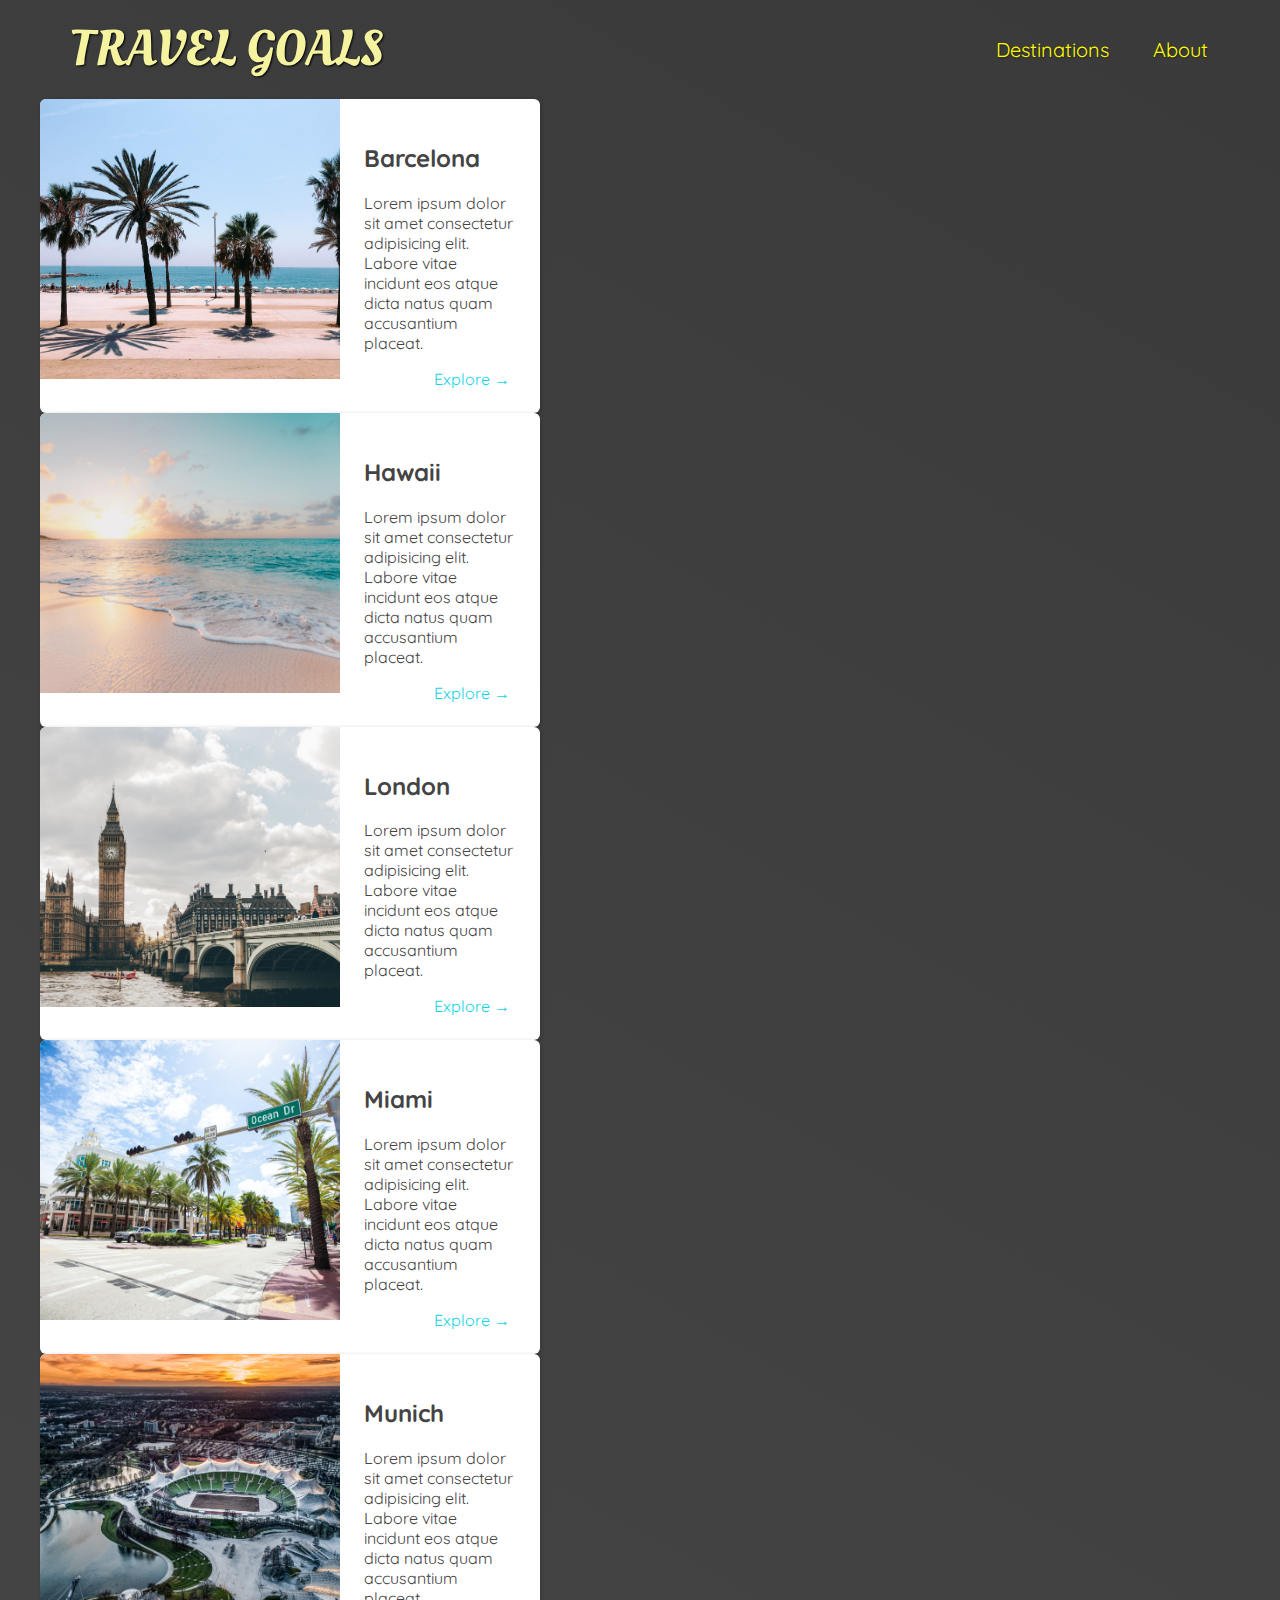
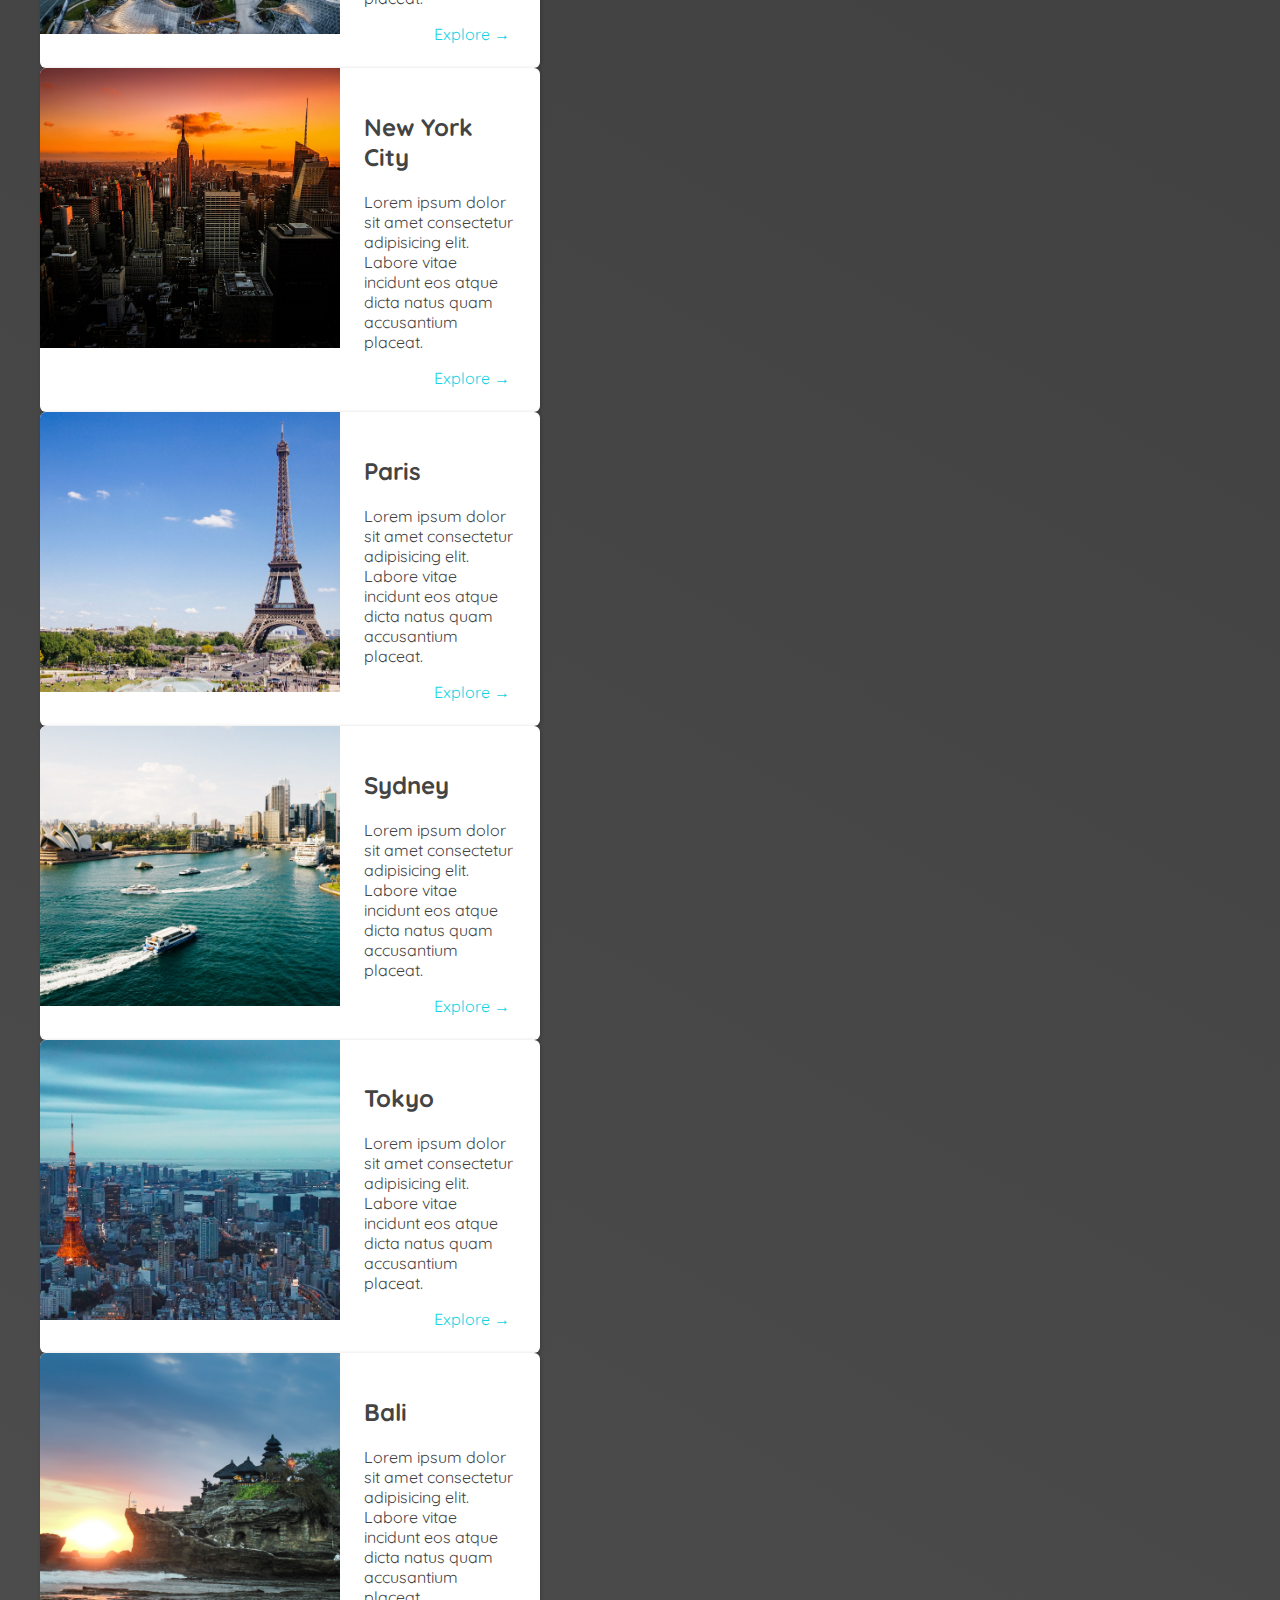
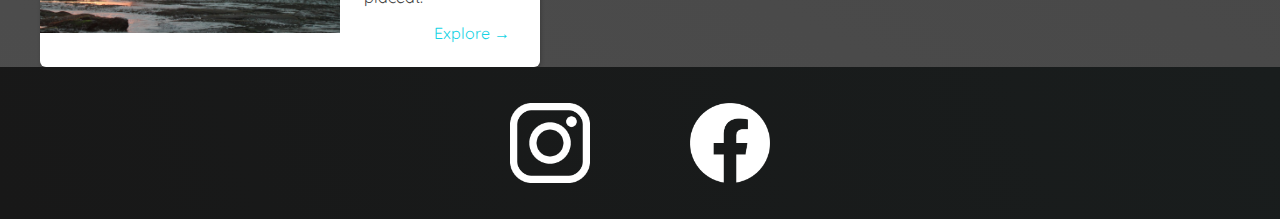
==== places.html @ 8424bb57 "working on places.html" ====
<!DOCTYPE html>
<html lang="en">
  <head>
    <meta charset="UTF-8" />
    <meta http-equiv="X-UA-Compatible" content="IE=edge" />
    <meta name="viewport" content="width=device-width, initial-scale=1.0" />
    <link
      href="https://fonts.googleapis.com/css2?family=Raleway:wght@700&family=Oleo+Script:wght@700&family=Quicksand:wght@300;500;700&display=swap"
      rel="stylesheet"
    />
    <link rel="stylesheet" href="shared.css" />
    <link rel="stylesheet" href="places.css" />
    <title>Travel Destinations</title>
  </head>
  <body>
    <header>
      <div id="page-logo">
        <a href="/index.html">Travel Goals</a>
      </div>
      <nav>
        <ul>
          <li><a href="/places.html">Destinations</a></li>
          <li><a href="#">About</a></li>
        </ul>
      </nav>
    </header>

    <main>
        <ul>
            <li>
              <img src="/assets/images/places/barcelona.jpg" alt="City of Barcelona" />
              <div class="item-content">
                <div>
                  <h2>Barcelona</h2>
                  <p>
                    Lorem ipsum dolor sit amet consectetur adipisicing elit. Labore
                    vitae incidunt eos atque dicta natus quam accusantium placeat.
                  </p>
                </div>
                <div class="actions">
                  <a href="https://en.wikipedia.org/wiki/Barcelona">Explore &#x2192</a>
                </div>
              </div>
            </li>
            <li>
              <img src="/assets/images/places/hawaii.jpg" alt="Hawaii beach" />
              <div class="item-content">
                <div>
                  <h2>Hawaii</h2>
                  <p>
                    Lorem ipsum dolor sit amet consectetur adipisicing elit. Labore
                    vitae incidunt eos atque dicta natus quam accusantium placeat.
                  </p>
                </div>
                <div class="actions">
                  <a href="hhttps://en.wikipedia.org/wiki/Hawaii">Explore &#x2192</a>
                </div>
              </div>
            </li>
            <li>
              <img src="/assets/images/places/london.jpg" alt="London city" />
              <div class="item-content">
                <div>
                  <h2>London</h2>
                  <p>
                    Lorem ipsum dolor sit amet consectetur adipisicing elit. Labore
                    vitae incidunt eos atque dicta natus quam accusantium placeat.
                  </p>
                </div>
                <div class="actions">
                  <a href="https://en.wikipedia.org/wiki/London">Explore &#x2192</a>
                </div>
              </div>
            </li>
            <li>
              <img src="/assets/images/places/miami.jpg" alt="Miami streets" />
              <div class="item-content">
                <div>
                  <h2>Miami</h2>
                  <p>
                    Lorem ipsum dolor sit amet consectetur adipisicing elit. Labore
                    vitae incidunt eos atque dicta natus quam accusantium placeat.
                  </p>
                </div>
                <div class="actions">
                  <a href="https://en.wikipedia.org/wiki/Miami">Explore &#x2192</a>
                </div>
              </div>
            </li>
            <li>
              <img src="/assets/images/places/munich.jpg" alt="Munich football stadium" />
              <div class="item-content">
                <div>
                  <h2>Munich</h2>
                  <p>
                    Lorem ipsum dolor sit amet consectetur adipisicing elit. Labore
                    vitae incidunt eos atque dicta natus quam accusantium placeat.
                  </p>
                </div>
                <div class="actions">
                  <a href="https://en.wikipedia.org/wiki/Munich">Explore &#x2192</a>
                </div>
              </div>
            </li>
            <li>
              <img src="/assets/images/places/new-york-city.jpg" alt="New York City skyline" />
              <div class="item-content">
                <div>
                  <h2>New York City</h2>
                  <p>
                    Lorem ipsum dolor sit amet consectetur adipisicing elit. Labore
                    vitae incidunt eos atque dicta natus quam accusantium placeat.
                  </p>
                </div>
                <div class="actions">
                  <a href="https://en.wikipedia.org/wiki/New_York_City"
                    >Explore &#x2192</a
                  >
                </div>
              </div>
            </li>
            <li>
              <img src="/assets/images/places/paris.jpg" alt="Paris city" />
              <div class="item-content">
                <div>
                  <h2>Paris</h2>
                  <p>
                    Lorem ipsum dolor sit amet consectetur adipisicing elit. Labore
                    vitae incidunt eos atque dicta natus quam accusantium placeat.
                  </p>
                </div>
                <div class="actions">
                  <a href="https://en.wikipedia.org/wiki/Paris">Explore &#x2192</a>
                </div>
              </div>
            </li>
            <li>
              <img src="/assets/images/places/sydney.jpg" alt="Sydney beach" />
              <div class="item-content">
                <div>
                  <h2>Sydney</h2>
                  <p>
                    Lorem ipsum dolor sit amet consectetur adipisicing elit. Labore
                    vitae incidunt eos atque dicta natus quam accusantium placeat.
                  </p>
                </div>
                <div class="actions">
                  <a href="https://en.wikipedia.org/wiki/Sydney">Explore &#x2192</a>
                </div>
              </div>
            </li>
            <li>
              <img src="/assets/images/places/tokyo.jpg" alt="Tokyo skyline" />
              <div class="item-content">
                <div>
                  <h2>Tokyo</h2>
                  <p>
                    Lorem ipsum dolor sit amet consectetur adipisicing elit. Labore
                    vitae incidunt eos atque dicta natus quam accusantium placeat.
                  </p>
                </div>
                <div class="actions">
                  <a href="https://en.wikipedia.org/wiki/Tokyo">Explore &#x2192</a>
                </div>
              </div>
            </li>
            <li>
              <img src="/assets/images/places/bali.jpg" alt="Bali beach" />
              <div class="item-content">
                <div>
                  <h2>Bali</h2>
                  <p>
                    Lorem ipsum dolor sit amet consectetur adipisicing elit. Labore
                    vitae incidunt eos atque dicta natus quam accusantium placeat.
                  </p>
                </div>
                <div class="actions">
                  <a href="https://en.wikipedia.org/wiki/Bali">Explore &#x2192</a>
                </div>
              </div>
            </li>
          </ul>
    </main>

    <footer>
      <ul>
        <li>
          <a href="https://www.instagram.com"
            ><img src="/assets/images/icons/insta.png" alt="Instagram logo"
          /></a>
        </li>
        <li>
          <a href="https://www.facebook.com"
            ><img src="/assets/images/icons/facebook.png" alt="Facebook logo"
          /></a>
        </li>
      </ul>
    </footer>
  </body>
</html>
---- shared.css ----
body {
    font-family: "Quicksand", sans-serif;
    margin: 0;
}

ul {
    list-style: none;
    margin: 0;
    padding: 0;
}

header {
    display: flex;
    justify-content: space-between;
    align-items: center;
    padding: 15px 60px;
    position: absolute;
    width: 100%;
    top: 0;
    left: 0;
    box-sizing: border-box;
}

#page-logo a {
    padding: 10px;
    font-family: "Oleo Script", sans-serif;
    color: rgb(245, 243, 160);
    font-size: 50px;
    text-decoration: none;
    text-transform: uppercase;
    text-shadow: 1px 1px 2px rgb(0, 0, 0);
}

header ul {
    display: flex;   
}

header li {
    margin-left: 20px;
}

header a {
    color: rgb(255, 251, 0);
    text-decoration: none;
    font-size: 20px;
    padding: 12px;
    text-shadow: 1px 1px 2px rgba(0, 0, 0, 0.4);
    border-radius: 6px;
}

header a:hover {
    color: rgb(77, 77, 77);
    background-color: rgb(255, 251, 0);
}

footer {
    background: linear-gradient(70deg, rgb(24, 24, 24), rgb(25, 29, 29));
    padding: 36px;
}

footer ul {
    display: flex;
    justify-content: center;
}

footer li {
    width: 80px;
    height: 80px;
    margin: 0 50px;
}

footer img {
    width: 100%;
    height: 100%;
}
---- places.css ----
body {
    background: linear-gradient(30deg, rgb(77, 77, 77), rgb(58, 58, 58));
    color: rgb(68, 68, 68);
}

header {
    position: static;
}

main ul {
    width: 1200px;
    margin: 0 auto;
}

main li {
    display: flex;
    background-color: #fff;
    box-shadow: 1px 1px 4px rgba(0, 0, 0, 0.2);
    border-radius: 6px;
    overflow: hidden; /*border radius img*/
    width: 500px;
}

main li img {
    width: 300px;
    height: 280px;
    object-fit: cover;
}

.item-content {
    padding: 24px;
    display: flex;
    flex-direction: column;
    justify-content: space-between;
}

.actions {
    text-align: right;
}

.actions a {
    text-decoration: none;
    padding: 6px;
    color: rgb(22, 211, 228);
    border-radius: 5px;
}

.actions a:hover {
    background-color: rgb(225, 253, 255);
}
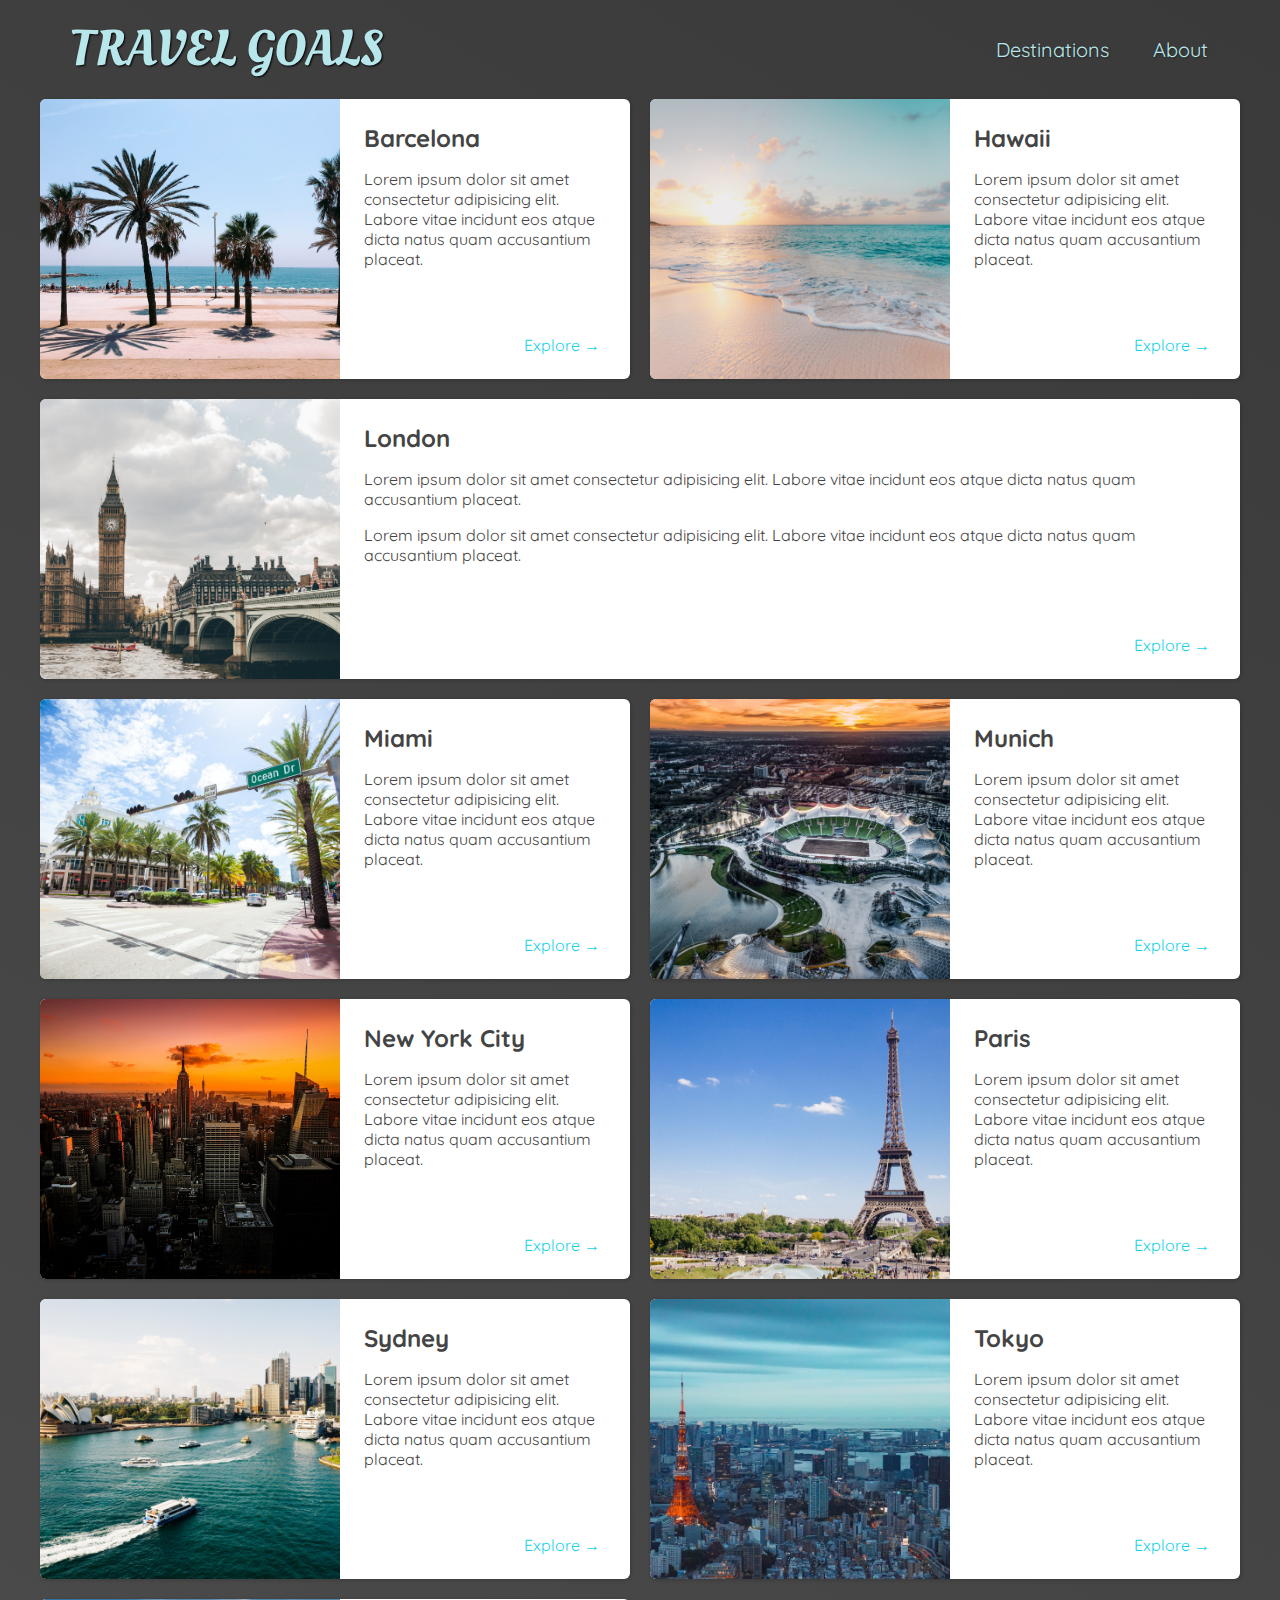
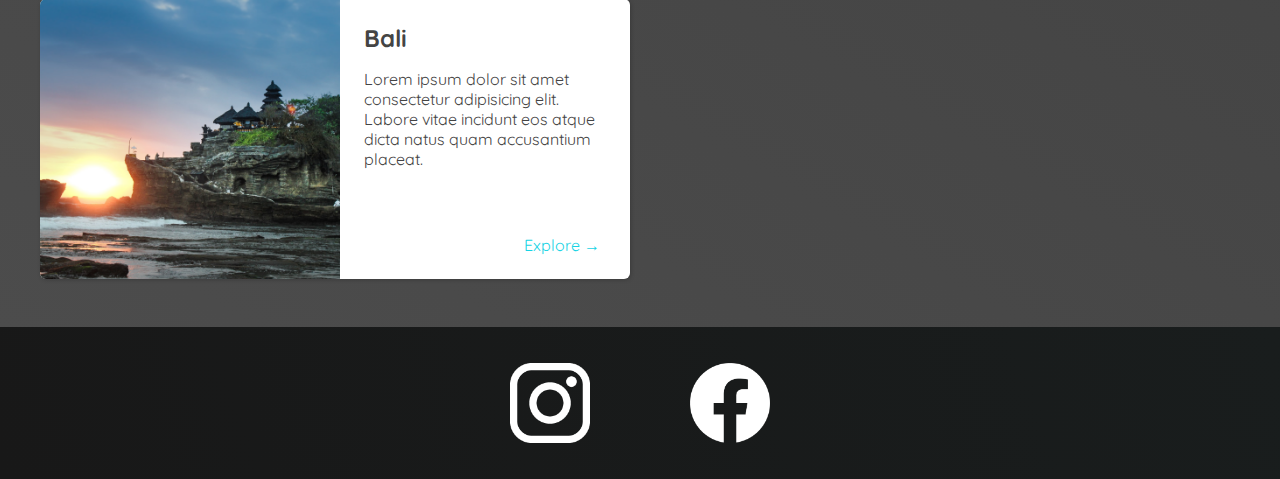
==== commit 1cbd8ffe: "finishing touches" ====
--- a/places.html
+++ b/places.html
@@ -66,6 +66,10 @@
                     Lorem ipsum dolor sit amet consectetur adipisicing elit. Labore
                     vitae incidunt eos atque dicta natus quam accusantium placeat.
                   </p>
+                  <p>
+                    Lorem ipsum dolor sit amet consectetur adipisicing elit. Labore
+                    vitae incidunt eos atque dicta natus quam accusantium placeat.
+                  </p>
                 </div>
                 <div class="actions">
                   <a href="https://en.wikipedia.org/wiki/London">Explore &#x2192</a>
--- a/shared.css
+++ b/shared.css
@@ -48,7 +48,7 @@
     border-radius: 6px;
 }
 
-header a:hover {
+header nav a:hover {
     color: rgb(77, 77, 77);
     background-color: rgb(255, 251, 0);
 }
--- a/places.css
+++ b/places.css
@@ -1,15 +1,35 @@
 body {
     background: linear-gradient(30deg, rgb(77, 77, 77), rgb(58, 58, 58));
     color: rgb(68, 68, 68);
+}
+
+#page-logo a {
+    color: rgb(183, 230, 235);
 }
 
 header {
     position: static;
 }
 
+header a {
+    color: rgb(183, 230, 235);
+}
+
+header nav a:hover {
+    background-color: rgb(183, 230, 235);
+    color: rgb(59, 59, 59);
+}
+
 main ul {
     width: 1200px;
-    margin: 0 auto;
+    margin: 0 auto 48px auto;
+    display: grid;
+    grid-template-columns: 1fr 1fr;
+    gap: 20px 20px;
+}
+
+main li:nth-of-type(3) {
+    grid-column: 1 / span 2;
 }
 
 main li {
@@ -18,7 +38,6 @@
     box-shadow: 1px 1px 4px rgba(0, 0, 0, 0.2);
     border-radius: 6px;
     overflow: hidden; /*border radius img*/
-    width: 500px;
 }
 
 main li img {
@@ -32,6 +51,10 @@
     display: flex;
     flex-direction: column;
     justify-content: space-between;
+}
+
+.item-content h2 {
+    margin: 0;
 }
 
 .actions {
